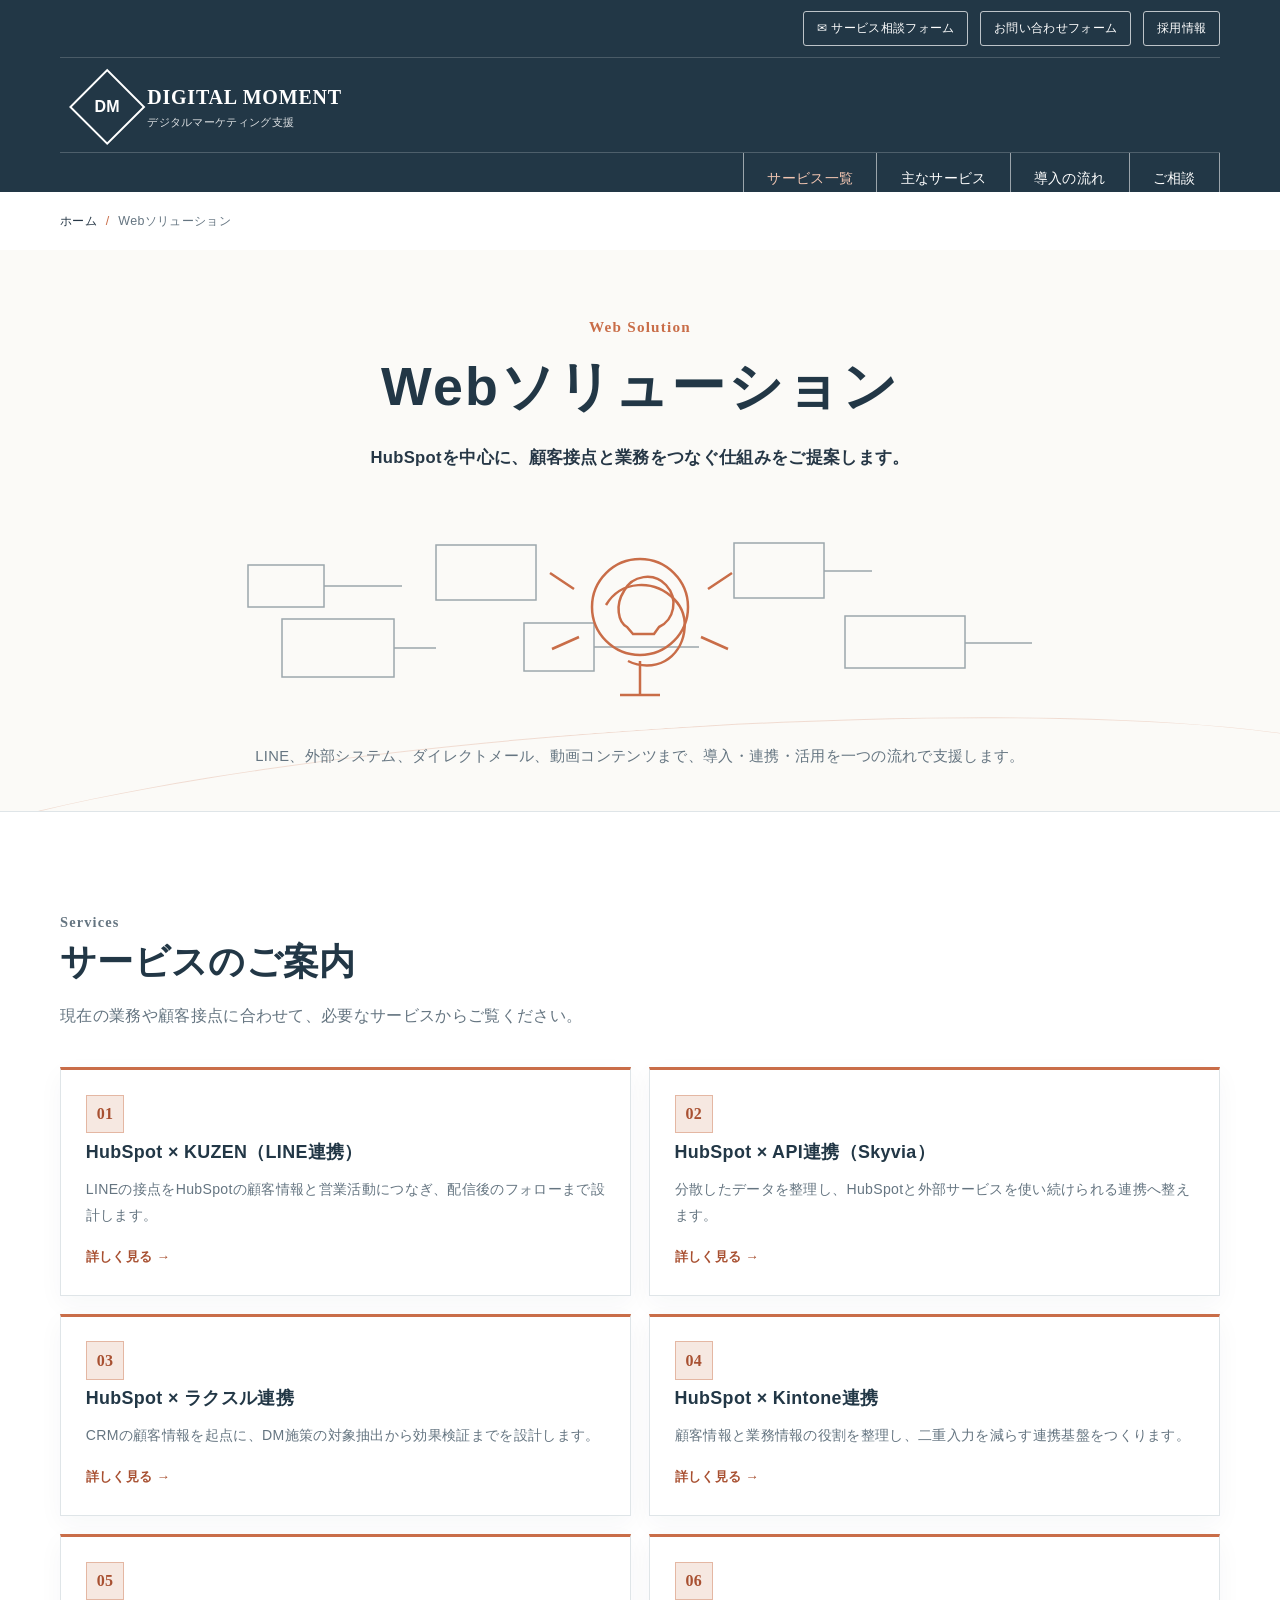
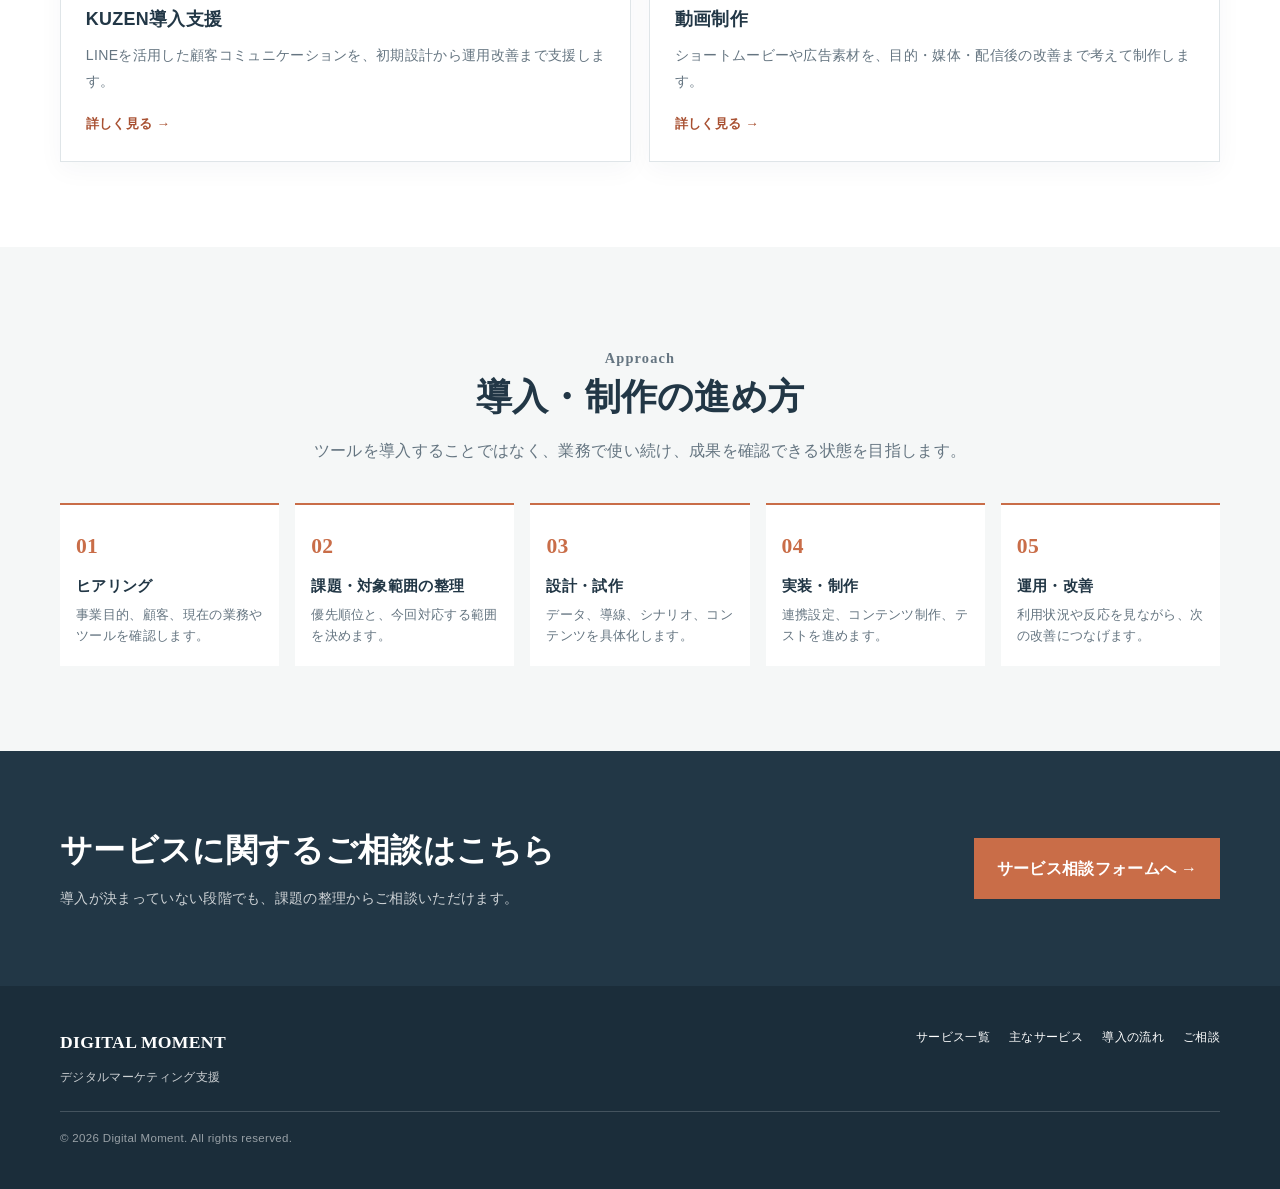
==== d-moment-derived-pages/index.html @ 3e15efee "Add files via upload" ====
<!doctype html>
<html lang="ja">
<head>
  <meta charset="utf-8">
  <meta name="viewport" content="width=device-width, initial-scale=1">
  <title>Webソリューション | サービス一覧</title>
  <meta name="description" content="HubSpotを中心に、LINE、業務システム、DM、動画まで顧客接点と業務をつなぐサービス一覧です。">
  <link rel="stylesheet" href="styles.css">
</head>
<body>
  <a class="skip-link" href="#main">本文へ移動</a>
  <header class="site-header">
    <div class="header-top">
      <a href="mailto:hello@example.jp">✉ サービス相談フォーム</a>
      <a href="#contact">お問い合わせフォーム</a>
      <a href="#contact">採用情報</a>
    </div>
    <div class="header-main">
      <div class="header-inner">
        <a class="brand" href="index.html" aria-label="デジタルモーメント サービス一覧">
          <span class="brand-mark"><span>DM</span></span>
          <span class="brand-copy"><strong>DIGITAL MOMENT</strong><small>デジタルマーケティング支援</small></span>
        </a>
        <button class="menu-button" type="button" aria-expanded="false" aria-controls="global-nav">☰</button>
      </div>
    </div>
    <nav id="global-nav" class="main-nav" aria-label="メインメニュー">
      <a href="index.html" aria-current="page">サービス一覧</a>
      <a href="#services">主なサービス</a>
      <a href="#process">導入の流れ</a>
      <a href="#contact">ご相談</a>
    </nav>
  </header>

  <div class="breadcrumbs"><a href="index.html">ホーム</a><span>/</span>Webソリューション</div>

  <main id="main">
    <section class="hero">
      <div class="hero-inner">
        <p class="eyebrow">Web Solution</p>
        <h1>Webソリューション</h1>
        <p class="hero-lead">HubSpotを中心に、顧客接点と業務をつなぐ仕組みをご提案します。</p>
        <svg class="hero-art" viewBox="0 0 820 220" role="img" aria-label="顧客接点と業務をつなぐイメージ">
          <g class="thin">
            <rect x="18" y="58" width="76" height="42"/><rect x="52" y="112" width="112" height="58"/>
            <rect x="206" y="38" width="100" height="55"/><rect x="294" y="116" width="70" height="48"/>
            <rect x="504" y="36" width="90" height="55"/><rect x="615" y="109" width="120" height="52"/>
            <path d="M94 79h78M164 141h42M364 140h105M594 64h48M735 136h67"/>
          </g>
          <g class="line">
            <circle cx="410" cy="100" r="48"/><path d="M376 98c15-25 48-26 68-6 18 18 12 50-9 62-11 6-25 6-37 0"/>
            <path d="M410 154v34M390 188h40M394 84c8-16 30-19 42-6 13 14 8 35-7 42l-5 7h-21l-6-7c-9-5-12-22-3-36z"/>
            <path d="M344 82l-24-16M478 82l24-16M349 130l-27 12M471 130l27 12"/>
          </g>
        </svg>
        <p class="hero-description">LINE、外部システム、ダイレクトメール、動画コンテンツまで、導入・連携・活用を一つの流れで支援します。</p>
      </div>
    </section>

    <section class="section" id="services">
      <div class="container">
        <div class="section-heading">
          <p class="section-kicker">Services</p>
          <h2>サービスのご案内</h2>
          <p>現在の業務や顧客接点に合わせて、必要なサービスからご覧ください。</p>
        </div>
        <div class="service-grid">
          <a class="service-card" href="hubspot-kuzen-line.html"><span class="icon-badge">01</span><h3>HubSpot × KUZEN（LINE連携）</h3><p>LINEの接点をHubSpotの顧客情報と営業活動につなぎ、配信後のフォローまで設計します。</p><span class="card-link">詳しく見る</span></a>
          <a class="service-card" href="hubspot-skyvia.html"><span class="icon-badge">02</span><h3>HubSpot × API連携（Skyvia）</h3><p>分散したデータを整理し、HubSpotと外部サービスを使い続けられる連携へ整えます。</p><span class="card-link">詳しく見る</span></a>
          <a class="service-card" href="hubspot-rakusul-dm.html"><span class="icon-badge">03</span><h3>HubSpot × ラクスル連携</h3><p>CRMの顧客情報を起点に、DM施策の対象抽出から効果検証までを設計します。</p><span class="card-link">詳しく見る</span></a>
          <a class="service-card" href="hubspot-kintone.html"><span class="icon-badge">04</span><h3>HubSpot × Kintone連携</h3><p>顧客情報と業務情報の役割を整理し、二重入力を減らす連携基盤をつくります。</p><span class="card-link">詳しく見る</span></a>
          <a class="service-card" href="kuzen-support.html"><span class="icon-badge">05</span><h3>KUZEN導入支援</h3><p>LINEを活用した顧客コミュニケーションを、初期設計から運用改善まで支援します。</p><span class="card-link">詳しく見る</span></a>
          <a class="service-card" href="video-production.html"><span class="icon-badge">06</span><h3>動画制作</h3><p>ショートムービーや広告素材を、目的・媒体・配信後の改善まで考えて制作します。</p><span class="card-link">詳しく見る</span></a>
        </div>
      </div>
    </section>

    <section class="section section--soft" id="process">
      <div class="container">
        <div class="section-heading center"><p class="section-kicker">Approach</p><h2>導入・制作の進め方</h2><p>ツールを導入することではなく、業務で使い続け、成果を確認できる状態を目指します。</p></div>
        <div class="process">
          <article class="process-item"><h3>ヒアリング</h3><p>事業目的、顧客、現在の業務やツールを確認します。</p></article>
          <article class="process-item"><h3>課題・対象範囲の整理</h3><p>優先順位と、今回対応する範囲を決めます。</p></article>
          <article class="process-item"><h3>設計・試作</h3><p>データ、導線、シナリオ、コンテンツを具体化します。</p></article>
          <article class="process-item"><h3>実装・制作</h3><p>連携設定、コンテンツ制作、テストを進めます。</p></article>
          <article class="process-item"><h3>運用・改善</h3><p>利用状況や反応を見ながら、次の改善につなげます。</p></article>
        </div>
      </div>
    </section>

    <section class="cta-section" id="contact">
      <div class="container cta-box"><div><h2>サービスに関するご相談はこちら</h2><p>導入が決まっていない段階でも、課題の整理からご相談いただけます。</p></div><a class="button" href="mailto:hello@example.jp?subject=サービス相談">サービス相談フォームへ →</a></div>
    </section>
  </main>

  <footer class="site-footer"><div class="footer-inner"><div class="footer-copy"><strong>DIGITAL MOMENT</strong>デジタルマーケティング支援</div><nav class="footer-nav" aria-label="フッターメニュー"><a href="index.html">サービス一覧</a><a href="#services">主なサービス</a><a href="#process">導入の流れ</a><a href="#contact">ご相談</a></nav></div><div class="footer-bottom">© <span data-year></span> Digital Moment. All rights reserved.</div></footer>
  <script src="site.js"></script>
</body>
</html>
---- d-moment-derived-pages/styles.css ----
:root {
  --navy: #223746;
  --navy-2: #1b2d3a;
  --ink: #263746;
  --muted: #657581;
  --line: #dfe5e8;
  --paper: #ffffff;
  --soft: #f5f7f7;
  --cream: #fbfaf7;
  --accent: #c96d48;
  --accent-dark: #a85031;
  --accent-soft: #f6e8e1;
  --shadow: 0 14px 35px rgba(34, 55, 70, .08);
  --radius: 4px;
  --max: 1160px;
}

* { box-sizing: border-box; }
html { scroll-behavior: smooth; }
body {
  margin: 0;
  color: var(--ink);
  background: var(--paper);
  font-family: "Noto Sans JP", "Hiragino Kaku Gothic ProN", "Yu Gothic", Meiryo, sans-serif;
  line-height: 1.85;
  letter-spacing: .02em;
}
a { color: inherit; text-decoration: none; }
img, svg { max-width: 100%; }
button, input, textarea { font: inherit; }
.skip-link {
  position: absolute;
  left: 1rem;
  top: -4rem;
  z-index: 20;
  padding: .5rem .8rem;
  color: #fff;
  background: var(--navy);
}
.skip-link:focus { top: 1rem; }

.site-header {
  color: #fff;
  background: var(--navy);
}
.header-top,
.header-main,
.header-inner,
.main-nav {
  width: min(var(--max), calc(100% - 2.5rem));
  margin: 0 auto;
}
.header-top {
  display: flex;
  justify-content: flex-end;
  gap: .75rem;
  padding: .7rem 0;
  font-size: .78rem;
  border-bottom: 1px solid rgba(255,255,255,.18);
}
.header-top a {
  display: inline-flex;
  align-items: center;
  gap: .35rem;
  padding: .3rem .8rem;
  border: 1px solid rgba(255,255,255,.7);
  border-radius: 3px;
}
.header-main { padding: 1.35rem 0 1.1rem; }
.header-inner {
  display: flex;
  align-items: flex-end;
  justify-content: space-between;
  gap: 2rem;
}
.brand { display: inline-flex; align-items: center; gap: .8rem; }
.brand-mark {
  display: grid;
  place-items: center;
  width: 3.4rem;
  height: 3.4rem;
  border: 2px solid #fff;
  transform: rotate(45deg);
}
.brand-mark span { transform: rotate(-45deg); font-weight: 700; font-size: 1rem; }
.brand-copy { line-height: 1.25; }
.brand-copy strong { display: block; font-family: Georgia, "Times New Roman", serif; font-size: 1.25rem; letter-spacing: .04em; }
.brand-copy small { display: block; margin-top: .35rem; font-size: .7rem; opacity: .85; }
.main-nav {
  display: flex;
  justify-content: flex-end;
  gap: 0;
  border-top: 1px solid rgba(255,255,255,.2);
}
.main-nav a {
  padding: .8rem 1.45rem 0;
  color: #fff;
  font-size: .9rem;
  border-right: 1px solid rgba(255,255,255,.55);
}
.main-nav a:first-child { border-left: 1px solid rgba(255,255,255,.55); }
.main-nav a:hover, .main-nav a[aria-current="page"] { color: #f3c6b2; }
.menu-button { display: none; }

.breadcrumbs {
  width: min(var(--max), calc(100% - 2.5rem));
  margin: 0 auto;
  padding: 1.1rem 0;
  color: var(--muted);
  font-size: .78rem;
}
.breadcrumbs a { color: var(--ink); }
.breadcrumbs span { margin: 0 .55rem; color: var(--accent); }

.hero {
  position: relative;
  overflow: hidden;
  padding: 3.9rem 0 2.5rem;
  background: var(--cream);
  border-bottom: 1px solid var(--line);
}
.hero::after {
  content: "";
  position: absolute;
  left: -10%;
  right: -10%;
  bottom: -8rem;
  height: 13rem;
  border-top: 1px solid rgba(201,109,72,.22);
  border-radius: 50%;
  transform: rotate(-4deg);
}
.hero-inner { position: relative; z-index: 1; width: min(var(--max), calc(100% - 2.5rem)); margin: 0 auto; text-align: center; }
.eyebrow { margin: 0 0 .6rem; color: var(--accent); font-family: Georgia, "Times New Roman", serif; font-size: .95rem; font-weight: 700; letter-spacing: .08em; }
.hero h1 { max-width: 850px; margin: 0 auto; color: var(--navy); font-size: clamp(2rem, 4.2vw, 3.45rem); line-height: 1.35; letter-spacing: .04em; }
.hero-lead { max-width: 780px; margin: 1.25rem auto 0; font-size: 1.04rem; font-weight: 600; }
.hero-description { max-width: 780px; margin: 1rem auto 0; color: var(--muted); font-size: .92rem; }
.hero-art { display: block; width: min(820px, 100%); height: auto; margin: 2.1rem auto 0; }
.hero-art .line { fill: none; stroke: var(--accent); stroke-width: 2.5; }
.hero-art .thin { fill: none; stroke: #9ca7ac; stroke-width: 1.5; }
.hero-art .fill { fill: var(--accent-soft); stroke: var(--accent); stroke-width: 2; }
.hero-art .dark { fill: var(--navy); }

.section { padding: 5.3rem 0; }
.section--soft { background: var(--soft); }
.section--cream { background: var(--cream); }
.container { width: min(var(--max), calc(100% - 2.5rem)); margin: 0 auto; }
.section-heading { margin-bottom: 2.3rem; }
.section-heading.center { text-align: center; }
.section-kicker { margin: 0 0 .4rem; color: var(--accent); font-family: Georgia, "Times New Roman", serif; font-size: .9rem; font-weight: 700; letter-spacing: .08em; }
.section-heading h2 { margin: 0; color: var(--navy); font-size: clamp(1.65rem, 3vw, 2.25rem); line-height: 1.45; }
.section-heading p { max-width: 720px; margin: .8rem 0 0; color: var(--muted); }
.section-heading.center p { margin-right: auto; margin-left: auto; }

.intro-grid { display: grid; grid-template-columns: 1.15fr .85fr; gap: 3rem; align-items: center; }
.intro-copy p { margin: 0 0 1rem; }
.intro-note { padding: 1.5rem; background: #fff; border-left: 3px solid var(--accent); box-shadow: var(--shadow); }
.intro-note strong { display: block; margin-bottom: .35rem; color: var(--navy); }
.service-grid { display: grid; grid-template-columns: repeat(2, minmax(0, 1fr)); gap: 1.1rem; }
.service-card {
  display: flex;
  flex-direction: column;
  height: 100%;
  padding: 1.55rem;
  background: #fff;
  border: 1px solid var(--line);
  border-top: 3px solid var(--accent);
  box-shadow: 0 8px 24px rgba(34,55,70,.04);
  transition: transform .2s ease, box-shadow .2s ease, border-color .2s ease;
}
.service-card:hover { transform: translateY(-4px); border-color: var(--accent); box-shadow: var(--shadow); }
.service-card h3 { margin: .35rem 0 .55rem; color: var(--navy); font-size: 1.12rem; line-height: 1.55; }
.service-card p { margin: 0; color: var(--muted); font-size: .88rem; }
.service-card .card-link { margin-top: auto; padding-top: 1.1rem; color: var(--accent-dark); font-size: .84rem; font-weight: 700; }
.service-card .card-link::after { content: " →"; }
.icon-badge { display: inline-grid; place-items: center; width: 2.4rem; height: 2.4rem; color: var(--accent-dark); background: var(--accent-soft); border: 1px solid rgba(201,109,72,.4); font-family: Georgia, "Times New Roman", serif; font-weight: 700; }

.pain-grid { display: grid; grid-template-columns: repeat(2, minmax(0, 1fr)); gap: .85rem; }
.pain-item { display: flex; gap: .8rem; align-items: flex-start; padding: 1rem 1.05rem; background: #fff; border: 1px solid var(--line); }
.pain-item::before { content: ""; flex: 0 0 .45rem; width: .45rem; height: .45rem; margin-top: .6rem; background: var(--accent); border-radius: 50%; }
.pain-item p { margin: 0; font-size: .9rem; }

.diagram-wrap { padding: 1.7rem; background: #fff; border: 1px solid var(--line); box-shadow: var(--shadow); }
.diagram-title { margin: 0 0 1.1rem; color: var(--navy); font-size: .95rem; font-weight: 700; }
.flow { display: grid; grid-template-columns: repeat(4, 1fr); gap: .75rem; align-items: center; }
.flow-step { position: relative; min-height: 88px; display: grid; place-items: center; padding: .8rem; color: var(--navy); background: var(--cream); border: 1px solid rgba(201,109,72,.45); text-align: center; font-size: .85rem; font-weight: 700; }
.flow-step:not(:last-child)::after { content: "→"; position: absolute; right: -.75rem; color: var(--accent); font-size: 1.35rem; background: #fff; }
.flow-step small { display: block; margin-top: .3rem; color: var(--muted); font-size: .7rem; font-weight: 400; }

.solution-grid { display: grid; grid-template-columns: repeat(2, minmax(0, 1fr)); gap: 1rem; }
.solution-card { padding: 1.45rem; background: #fff; border: 1px solid var(--line); }
.solution-card h3 { margin: 0 0 .45rem; color: var(--navy); font-size: 1.05rem; }
.solution-card p { margin: 0; color: var(--muted); font-size: .88rem; }
.solution-card ul { margin: .85rem 0 0; padding-left: 1.1rem; color: var(--muted); font-size: .82rem; }

.process { display: grid; grid-template-columns: repeat(5, minmax(0, 1fr)); gap: 1rem; counter-reset: process; }
.process-item { position: relative; padding: 1.4rem 1rem 1.2rem; background: #fff; border-top: 2px solid var(--accent); }
.process-item::before { counter-increment: process; content: counter(process, decimal-leading-zero); display: block; margin-bottom: .5rem; color: var(--accent); font-family: Georgia, "Times New Roman", serif; font-size: 1.35rem; font-weight: 700; }
.process-item h3 { margin: 0 0 .35rem; color: var(--navy); font-size: .95rem; line-height: 1.5; }
.process-item p { margin: 0; color: var(--muted); font-size: .8rem; line-height: 1.7; }

.faq { max-width: 900px; margin: 0 auto; }
.faq details { background: #fff; border-top: 1px solid var(--line); }
.faq details:last-child { border-bottom: 1px solid var(--line); }
.faq summary { display: flex; justify-content: space-between; gap: 1rem; padding: 1.05rem .25rem; color: var(--navy); cursor: pointer; list-style: none; font-size: .92rem; font-weight: 700; }
.faq summary::-webkit-details-marker { display: none; }
.faq summary::after { content: "+"; color: var(--accent); font-size: 1.2rem; }
.faq details[open] summary::after { content: "−"; }
.faq .answer { padding: 0 .25rem 1.1rem; color: var(--muted); font-size: .87rem; }

.cta-section { padding: 4.7rem 0; color: #fff; background: var(--navy); }
.cta-box { display: flex; align-items: center; justify-content: space-between; gap: 2rem; }
.cta-box h2 { margin: 0; font-size: clamp(1.45rem, 2.5vw, 2rem); line-height: 1.5; }
.cta-box p { margin: .65rem 0 0; color: rgba(255,255,255,.78); font-size: .88rem; }
.button { display: inline-flex; justify-content: center; align-items: center; gap: .45rem; min-width: 220px; padding: .9rem 1.35rem; color: #fff; background: var(--accent); border: 1px solid var(--accent); font-weight: 700; transition: background .2s ease, transform .2s ease; }
.button:hover { background: var(--accent-dark); transform: translateY(-2px); }
.button--outline { color: #fff; background: transparent; border-color: rgba(255,255,255,.65); }
.button--outline:hover { background: rgba(255,255,255,.1); }
.button-row { display: flex; flex-wrap: wrap; gap: .75rem; margin-top: 1.3rem; }

.related { display: grid; grid-template-columns: repeat(3, minmax(0, 1fr)); gap: 1rem; }
.related a { padding: 1.15rem; background: var(--cream); border: 1px solid var(--line); color: var(--navy); font-size: .86rem; font-weight: 700; }
.related a::after { content: " →"; color: var(--accent); }

.site-footer { padding: 2.5rem 0; color: #fff; background: var(--navy-2); }
.footer-inner { display: flex; justify-content: space-between; gap: 2rem; align-items: flex-start; width: min(var(--max), calc(100% - 2.5rem)); margin: 0 auto; }
.footer-copy { color: rgba(255,255,255,.78); font-size: .78rem; }
.footer-copy strong { display: block; margin-bottom: .45rem; color: #fff; font-family: Georgia, "Times New Roman", serif; font-size: 1.1rem; }
.footer-nav { display: flex; flex-wrap: wrap; justify-content: flex-end; gap: .7rem 1.2rem; max-width: 550px; font-size: .78rem; }
.footer-nav a:hover { color: #f3c6b2; }
.footer-bottom { width: min(var(--max), calc(100% - 2.5rem)); margin: 1.4rem auto 0; padding-top: 1rem; color: rgba(255,255,255,.55); border-top: 1px solid rgba(255,255,255,.18); font-size: .72rem; }

.preview-list { display: grid; grid-template-columns: repeat(2, minmax(0, 1fr)); gap: 1rem; }
.preview-list a { display: block; padding: 1.35rem; background: #fff; border: 1px solid var(--line); border-left: 3px solid var(--accent); box-shadow: 0 8px 24px rgba(34,55,70,.04); }
.preview-list a:hover { box-shadow: var(--shadow); transform: translateY(-3px); }
.preview-list strong { display: block; color: var(--navy); }
.preview-list span { color: var(--muted); font-size: .82rem; }
.note { margin-top: 1rem; color: var(--muted); font-size: .78rem; }

@media (max-width: 850px) {
  .header-inner { align-items: center; }
  .menu-button { display: inline-flex; align-items: center; justify-content: center; width: 2.6rem; height: 2.6rem; color: #fff; background: transparent; border: 1px solid rgba(255,255,255,.6); cursor: pointer; }
  .main-nav { display: none; flex-direction: column; width: min(var(--max), calc(100% - 2.5rem)); border-top: 1px solid rgba(255,255,255,.2); }
  .main-nav.is-open { display: flex; }
  .main-nav a, .main-nav a:first-child { padding: .8rem 0; border-left: 0; border-right: 0; border-bottom: 1px solid rgba(255,255,255,.18); }
  .intro-grid { grid-template-columns: 1fr; }
  .process { grid-template-columns: repeat(2, minmax(0, 1fr)); }
  .related { grid-template-columns: 1fr; }
  .cta-box { align-items: flex-start; flex-direction: column; }
}
@media (max-width: 620px) {
  .header-top { justify-content: flex-start; overflow-x: auto; white-space: nowrap; }
  .header-top a { font-size: .7rem; }
  .header-main { padding: 1rem 0; }
  .brand-copy strong { font-size: 1.05rem; }
  .brand-mark { width: 2.7rem; height: 2.7rem; }
  .hero { padding: 2.7rem 0 2rem; }
  .hero-lead { font-size: .95rem; }
  .section { padding: 3.6rem 0; }
  .service-grid, .pain-grid, .solution-grid, .preview-list { grid-template-columns: 1fr; }
  .flow { grid-template-columns: 1fr; }
  .flow-step:not(:last-child)::after { right: auto; bottom: -.85rem; left: 50%; content: "↓"; }
  .process { grid-template-columns: 1fr; }
  .footer-inner { flex-direction: column; }
  .footer-nav { justify-content: flex-start; }
  .button { width: 100%; }
  .button-row { width: 100%; }
}
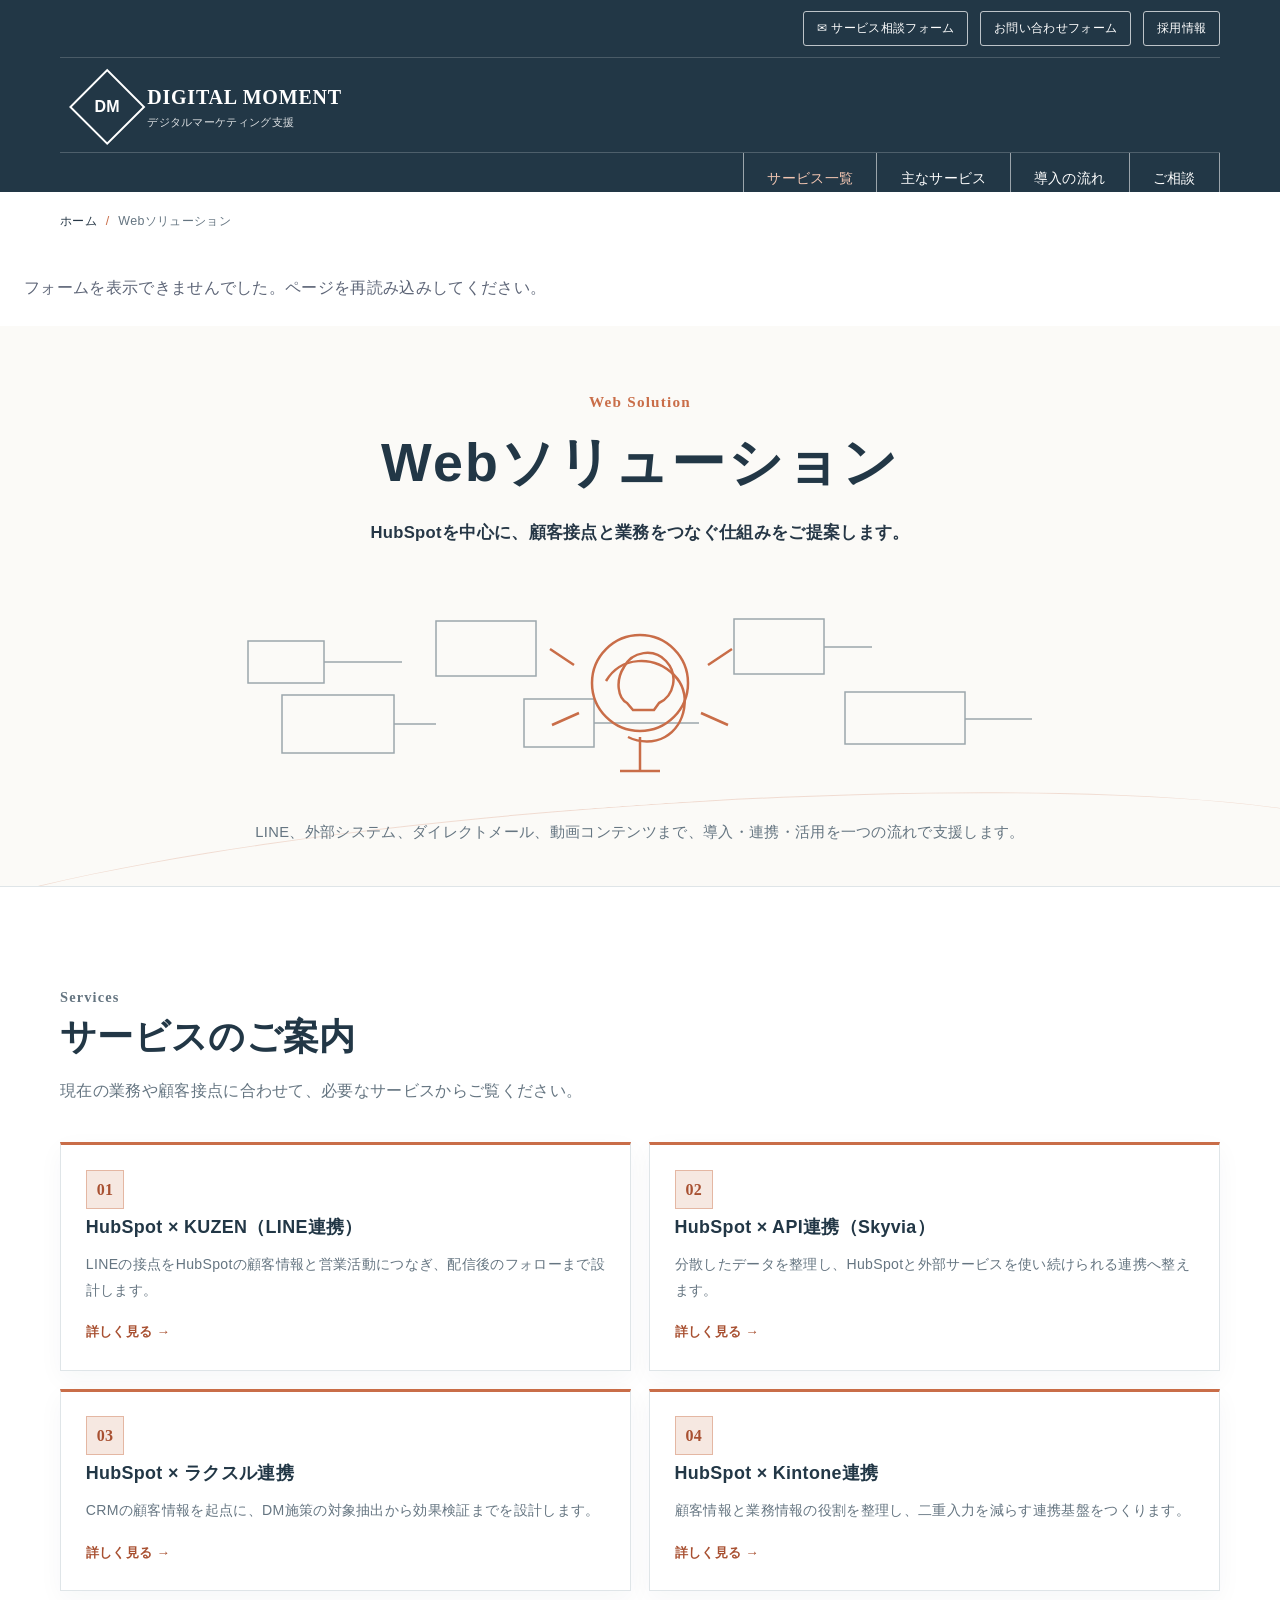
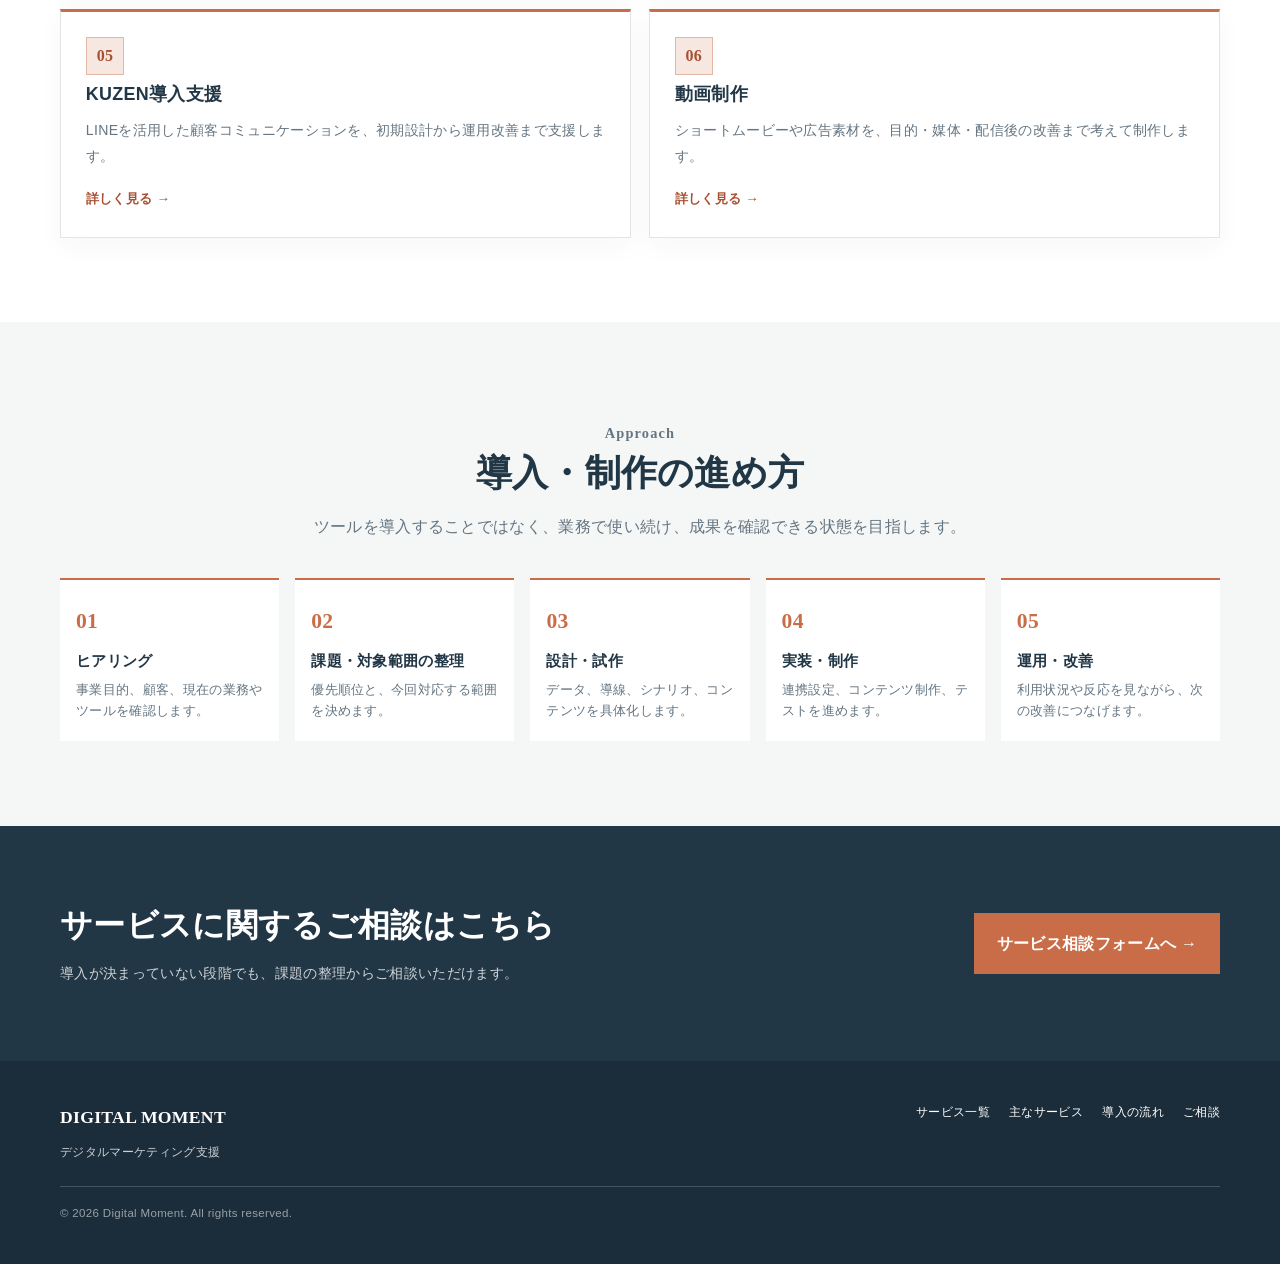
==== commit 7ea66726: "Update script source for efo-form.js" ====
--- a/d-moment-derived-pages/index.html
+++ b/d-moment-derived-pages/index.html
@@ -33,6 +33,9 @@
   </header>
 
   <div class="breadcrumbs"><a href="index.html">ホーム</a><span>/</span>Webソリューション</div>
+
+  <div data-efo-form="contact" data-efo-color="#2a4b8d"></div>
+  <script src="https://ta-inoue-lab.github.io/dm_site_1_1/d-moment-derived-pages/efo-form.js" data-endpoint="https://script.google.com/macros/s/AKfycbwnPbfVU7LAcraXFl8Fl_5m843Xxs7H5iS4GvZamqLWOlVP7TYBXtReI_c5wXDrpZvu/exec" defer></script>
 
   <main id="main">
     <section class="hero">
